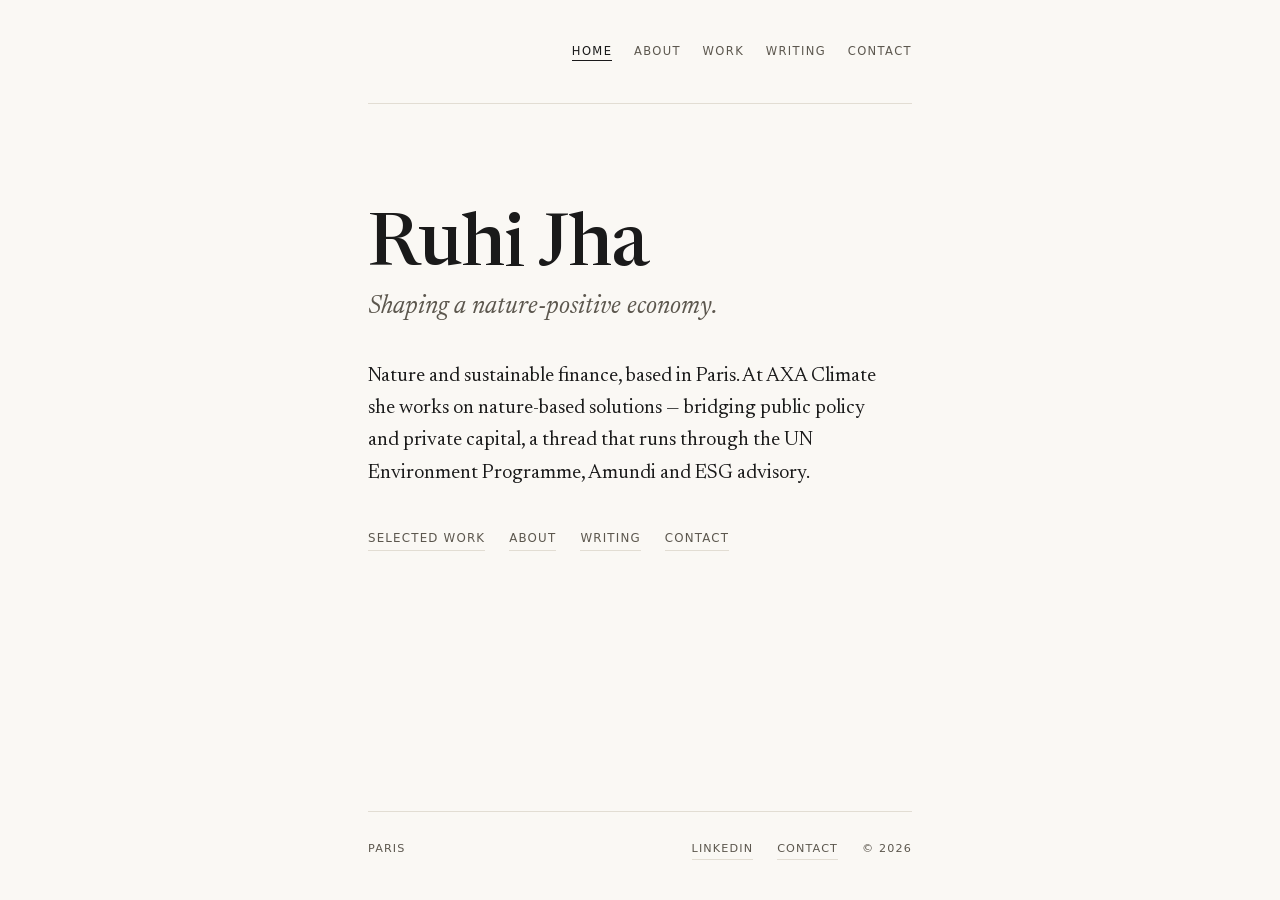
==== index.html @ c3ef9644 "Initial site: ruhijha.com — editorial-serif static site Five pages (home, about, work, writing, cont" ====
<!DOCTYPE html>
<html lang="en">
<head>
  <meta charset="utf-8">
  <meta name="viewport" content="width=device-width, initial-scale=1">
  <title>Ruhi Jha — Nature &amp; sustainable finance</title>
  <meta name="description" content="Ruhi Jha works in nature and sustainable finance in Paris — nature-based solutions at AXA Climate, with a background spanning the UN Environment Programme, Amundi and ESG advisory.">
  <meta property="og:title" content="Ruhi Jha — Nature &amp; sustainable finance">
  <meta property="og:description" content="Nature and sustainable finance in Paris. Nature-based solutions at AXA Climate; background across UNEP, Amundi and ESG advisory.">
  <meta property="og:type" content="website">
  <meta property="og:url" content="https://ruhijha.com/">
  <link rel="icon" href="data:image/svg+xml,<svg xmlns='http://www.w3.org/2000/svg' viewBox='0 0 32 32'><rect width='32' height='32' fill='%23faf8f4'/><text x='16' y='23' font-family='Georgia,serif' font-size='21' text-anchor='middle' fill='%231a1a1a'>R</text></svg>">
  <link rel="preload" href="fonts/newsreader-400-normal-latin.woff2" as="font" type="font/woff2" crossorigin>
  <link rel="stylesheet" href="styles.css">
</head>
<body class="home">
  <a class="skip" href="#main">Skip to content</a>
  <div class="wrap page">
    <header class="masthead">
      <a class="wordmark" href="index.html">Ruhi Jha</a>
      <nav class="nav" aria-label="Primary">
        <ul>
          <li><a href="index.html" aria-current="page">Home</a></li>
          <li><a href="about.html">About</a></li>
          <li><a href="work.html">Work</a></li>
          <li><a href="writing.html">Writing</a></li>
          <li><a href="contact.html">Contact</a></li>
        </ul>
      </nav>
    </header>

    <main id="main">
      <section class="hero">
        <h1 class="name">Ruhi Jha</h1>
        <p class="tagline">Shaping a nature-positive economy.</p>
        <div class="intro">
          <p>Nature and sustainable finance, based in Paris. At AXA Climate she
          works on nature-based solutions — bridging public policy and private
          capital, a thread that runs through the UN Environment Programme,
          Amundi and ESG advisory.</p>
        </div>
        <div class="quietlinks">
          <a href="work.html">Selected work</a>
          <a href="about.html">About</a>
          <a href="writing.html">Writing</a>
          <a href="contact.html">Contact</a>
        </div>
      </section>
    </main>

    <footer class="foot">
      <span>Paris</span>
      <span class="spacer"></span>
      <a href="https://www.linkedin.com/in/ruhijha" rel="me noopener" target="_blank">LinkedIn</a>
      <a href="contact.html">Contact</a>
      <span>© 2026</span>
    </footer>
  </div>
</body>
</html>
---- styles.css ----
/* =========================================================
   ruhijha.com — editorial serif ("the journal")
   Single stylesheet. Near-monochrome, generous whitespace.
   ========================================================= */

/* ---- Self-hosted Newsreader (variable, weight 400–600) ---- */
@font-face {
  font-family: "Newsreader";
  src: url("fonts/newsreader-400-normal-latin.woff2") format("woff2");
  font-weight: 400 600;
  font-style: normal;
  font-display: swap;
  unicode-range: U+0000-00FF,U+0131,U+0152-0153,U+02BB-02BC,U+02C6,U+02DA,U+02DC,U+0304,U+0308,U+0329,U+2000-206F,U+2074,U+20AC,U+2122,U+2191,U+2193,U+2212,U+2215,U+FEFF,U+FFFD;
}
@font-face {
  font-family: "Newsreader";
  src: url("fonts/newsreader-400-normal-latin-ext.woff2") format("woff2");
  font-weight: 400 600;
  font-style: normal;
  font-display: swap;
  unicode-range: U+0100-02BA,U+02BD-02C5,U+02C7-02CC,U+02CE-02D7,U+02DD-02FF,U+0304,U+0308,U+0329,U+1D00-1DBF,U+1E00-1E9F,U+1EF2-1EFF,U+2020,U+20A0-20AB,U+20AD-20C0,U+2113,U+2C60-2C7F,U+A720-A7FF;
}
@font-face {
  font-family: "Newsreader";
  src: url("fonts/newsreader-400-italic-latin.woff2") format("woff2");
  font-weight: 400 600;
  font-style: italic;
  font-display: swap;
  unicode-range: U+0000-00FF,U+0131,U+0152-0153,U+02BB-02BC,U+02C6,U+02DA,U+02DC,U+0304,U+0308,U+0329,U+2000-206F,U+2074,U+20AC,U+2122,U+2191,U+2193,U+2212,U+2215,U+FEFF,U+FFFD;
}
@font-face {
  font-family: "Newsreader";
  src: url("fonts/newsreader-400-italic-latin-ext.woff2") format("woff2");
  font-weight: 400 600;
  font-style: italic;
  font-display: swap;
  unicode-range: U+0100-02BA,U+02BD-02C5,U+02C7-02CC,U+02CE-02D7,U+02DD-02FF,U+0304,U+0308,U+0329,U+1D00-1DBF,U+1E00-1E9F,U+1EF2-1EFF,U+2020,U+20A0-20AB,U+20AD-20C0,U+2113,U+2C60-2C7F,U+A720-A7FF;
}

/* ---- Tokens ---- */
:root {
  --paper:    #faf8f4;
  --ink:      #1a1a1a;
  --ink-soft: #5c574e;   /* secondary text */
  --hairline: #e2ddd3;
  --accent:   #3b5d4f;   /* muted ink-green, links on hover */

  --serif: "Newsreader", Georgia, "Times New Roman", serif;
  --sans:  ui-sans-serif, system-ui, -apple-system, "Segoe UI", Helvetica, Arial, sans-serif;

  --measure: 40rem;      /* reading column ~640px */
  --pad: clamp(1.5rem, 5vw, 3rem);
}

/* ---- Reset-ish ---- */
*, *::before, *::after { box-sizing: border-box; }
html { -webkit-text-size-adjust: 100%; }
body {
  margin: 0;
  background: var(--paper);
  color: var(--ink);
  font-family: var(--serif);
  font-size: clamp(1.0625rem, 0.95rem + 0.4vw, 1.1875rem); /* ~17–19px */
  font-weight: 400;
  line-height: 1.62;
  font-feature-settings: "kern" 1, "liga" 1, "onum" 1;
  -webkit-font-smoothing: antialiased;
  text-rendering: optimizeLegibility;
}
img { max-width: 100%; height: auto; }

/* ---- Layout shell ---- */
.wrap {
  width: 100%;
  max-width: var(--measure);
  margin-inline: auto;
  padding-inline: var(--pad);
}
.page { min-height: 100vh; display: flex; flex-direction: column; }
main { flex: 1 0 auto; }

/* ---- Masthead ---- */
.masthead {
  display: flex;
  align-items: baseline;
  justify-content: space-between;
  gap: 1rem 1.5rem;
  flex-wrap: wrap;
  padding-block: clamp(1.5rem, 4vw, 2.25rem);
  border-bottom: 1px solid var(--hairline);
}
.wordmark {
  font-size: 1.0625rem;
  font-weight: 560;
  letter-spacing: 0.01em;
  color: var(--ink);
  text-decoration: none;
}
.wordmark:hover { color: var(--accent); }
body.home .wordmark { visibility: hidden; }  /* home leads with the big name */

/* ---- Nav ---- */
.nav ul {
  display: flex;
  flex-wrap: wrap;
  gap: 0.35rem 1.35rem;
  margin: 0; padding: 0;
  list-style: none;
}
.nav a {
  font-family: var(--sans);
  font-size: 0.72rem;
  letter-spacing: 0.12em;
  text-transform: uppercase;
  color: var(--ink-soft);
  text-decoration: none;
  padding-block: 0.15rem;
  border-bottom: 1px solid transparent;
  transition: color 120ms ease, border-color 120ms ease;
}
.nav a:hover { color: var(--ink); }
.nav a[aria-current="page"] {
  color: var(--ink);
  border-bottom-color: var(--ink);
}

/* ---- Typography ---- */
h1, h2, h3 { font-weight: 500; line-height: 1.12; margin: 0; }
a { color: var(--ink); text-decoration: underline; text-decoration-thickness: 1px; text-underline-offset: 0.18em; text-decoration-color: var(--hairline); transition: color 120ms ease, text-decoration-color 120ms ease; }
a:hover { color: var(--accent); text-decoration-color: var(--accent); }
p { margin: 0 0 1.1em; max-width: 34rem; }
em, i { font-style: italic; }

/* small uppercase label */
.label {
  font-family: var(--sans);
  font-size: 0.7rem;
  letter-spacing: 0.14em;
  text-transform: uppercase;
  color: var(--ink-soft);
}

/* ---- Home hero ---- */
.hero { padding-block: clamp(3rem, 12vh, 7rem) 0; }
.hero .name {
  font-size: clamp(2.7rem, 1.6rem + 5vw, 4.5rem);
  font-weight: 500;
  letter-spacing: -0.012em;
  line-height: 1.0;
  margin-bottom: 0.5rem;
}
.hero .tagline {
  font-style: italic;
  font-size: clamp(1.2rem, 1rem + 1vw, 1.6rem);
  color: var(--ink-soft);
  line-height: 1.25;
  margin: 0 0 2.25rem;
  max-width: 28rem;
}
.hero .intro { font-size: 1.05em; }
.hero .intro p { max-width: 33rem; }

/* quiet inline link row */
.quietlinks {
  margin-top: 2.5rem;
  display: flex; flex-wrap: wrap; gap: 0.5rem 1.5rem;
  font-family: var(--sans); font-size: 0.74rem; letter-spacing: 0.1em; text-transform: uppercase;
}
.quietlinks a { color: var(--ink-soft); text-decoration: none; border-bottom: 1px solid var(--hairline); padding-bottom: 0.1rem; }
.quietlinks a:hover { color: var(--ink); border-color: var(--ink); }

/* ---- Inner page header ---- */
.page-head { padding-block: clamp(2.5rem, 8vh, 5rem) 0; }
.page-head h1 {
  font-size: clamp(1.9rem, 1.3rem + 2.4vw, 2.9rem);
  letter-spacing: -0.01em;
  margin-bottom: 0.4rem;
}
.page-head .lede {
  font-style: italic;
  color: var(--ink-soft);
  font-size: 1.1em;
  max-width: 30rem;
  margin: 0;
}

/* ---- Generic section ---- */
section.block { padding-block: clamp(2.5rem, 6vh, 3.75rem); }
section.block + section.block { border-top: 1px solid var(--hairline); }
.block > .label { display: block; margin-bottom: 1.75rem; }

/* ---- Work / experience list ---- */
.entries { display: flex; flex-direction: column; }
.entry {
  padding-block: 1.5rem;
  border-top: 1px solid var(--hairline);
}
.entry:first-child { border-top: 0; padding-top: 0; }
.entry .period {
  font-family: var(--sans);
  font-size: 0.7rem; letter-spacing: 0.12em; text-transform: uppercase;
  color: var(--ink-soft);
  margin-bottom: 0.4rem;
}
.entry h2 {
  font-size: 1.3rem;
  letter-spacing: -0.005em;
  margin-bottom: 0.1rem;
}
.entry h2 .org { font-style: italic; font-weight: 400; color: var(--ink-soft); }
.entry p { margin: 0.45rem 0 0; color: var(--ink); max-width: 36rem; }

/* ---- Definition-style lists (education, languages) ---- */
.deflist { margin: 0; }
.deflist .row { padding-block: 1.1rem; border-top: 1px solid var(--hairline); }
.deflist .row:first-child { border-top: 0; padding-top: 0; }
.deflist dt { font-size: 1.12rem; font-weight: 500; margin-bottom: 0.15rem; }
.deflist dd { margin: 0; color: var(--ink-soft); }
.deflist dd .meta { font-family: var(--sans); font-size: 0.7rem; letter-spacing: 0.12em; text-transform: uppercase; display: block; margin-bottom: 0.25rem; color: var(--ink-soft); }

/* ---- Writing list ---- */
.pieces { list-style: none; margin: 0; padding: 0; }
.pieces li { padding-block: 1.25rem; border-top: 1px solid var(--hairline); }
.pieces li:first-child { border-top: 0; padding-top: 0; }
.pieces .title { font-size: 1.18rem; font-weight: 500; display: block; }
.pieces .title a { text-decoration-color: var(--hairline); }
.pieces .where { font-style: italic; color: var(--ink-soft); }
.pieces .note { margin: 0.35rem 0 0; color: var(--ink-soft); font-size: 0.96em; }

/* ---- Contact ---- */
.contact-lines { margin: 0; }
.contact-lines .row { padding-block: 1.1rem; border-top: 1px solid var(--hairline); display: flex; flex-wrap: wrap; gap: 0.2rem 1.5rem; align-items: baseline; }
.contact-lines .row:first-child { border-top: 0; padding-top: 0; }
.contact-lines .k { font-family: var(--sans); font-size: 0.7rem; letter-spacing: 0.12em; text-transform: uppercase; color: var(--ink-soft); min-width: 6rem; }
.contact-lines .v { font-size: 1.12rem; }

/* ---- Footer ---- */
.foot {
  margin-top: clamp(3rem, 8vh, 5rem);
  padding-block: 1.75rem 2.5rem;
  border-top: 1px solid var(--hairline);
  display: flex; flex-wrap: wrap; gap: 0.4rem 1.5rem;
  font-family: var(--sans); font-size: 0.7rem; letter-spacing: 0.1em; text-transform: uppercase;
  color: var(--ink-soft);
}
.foot a { color: var(--ink-soft); text-decoration: none; border-bottom: 1px solid var(--hairline); padding-bottom: 0.08rem; }
.foot a:hover { color: var(--ink); border-color: var(--ink); }
.foot .spacer { flex: 1 1 auto; }

/* ---- 404 ---- */
.center-note { padding-block: clamp(4rem, 18vh, 9rem); }
.center-note h1 { font-size: clamp(2rem, 5vw, 3rem); margin-bottom: 0.5rem; }
.center-note p { color: var(--ink-soft); }

/* ---- Accessibility ---- */
:focus-visible { outline: 2px solid var(--accent); outline-offset: 3px; border-radius: 1px; }
.skip {
  position: absolute; left: -999px; top: 0;
  background: var(--ink); color: var(--paper); padding: 0.6rem 1rem;
  font-family: var(--sans); font-size: 0.8rem; text-decoration: none; z-index: 10;
}
.skip:focus { left: 0.5rem; top: 0.5rem; }

/* ---- Mobile ---- */
@media (max-width: 34rem) {
  html, body { overflow-x: hidden; }
  .masthead { align-items: flex-start; gap: 0.75rem 1rem; }
  body.home .wordmark { display: none; }   /* reclaim the row on home */
  .nav { flex: 1 1 100%; }                 /* nav drops to its own full-width row */
  .nav ul { gap: 0.5rem 1.05rem; }
  .nav a { letter-spacing: 0.09em; }
}

@media (prefers-reduced-motion: reduce) {
  * { transition: none !important; }
}
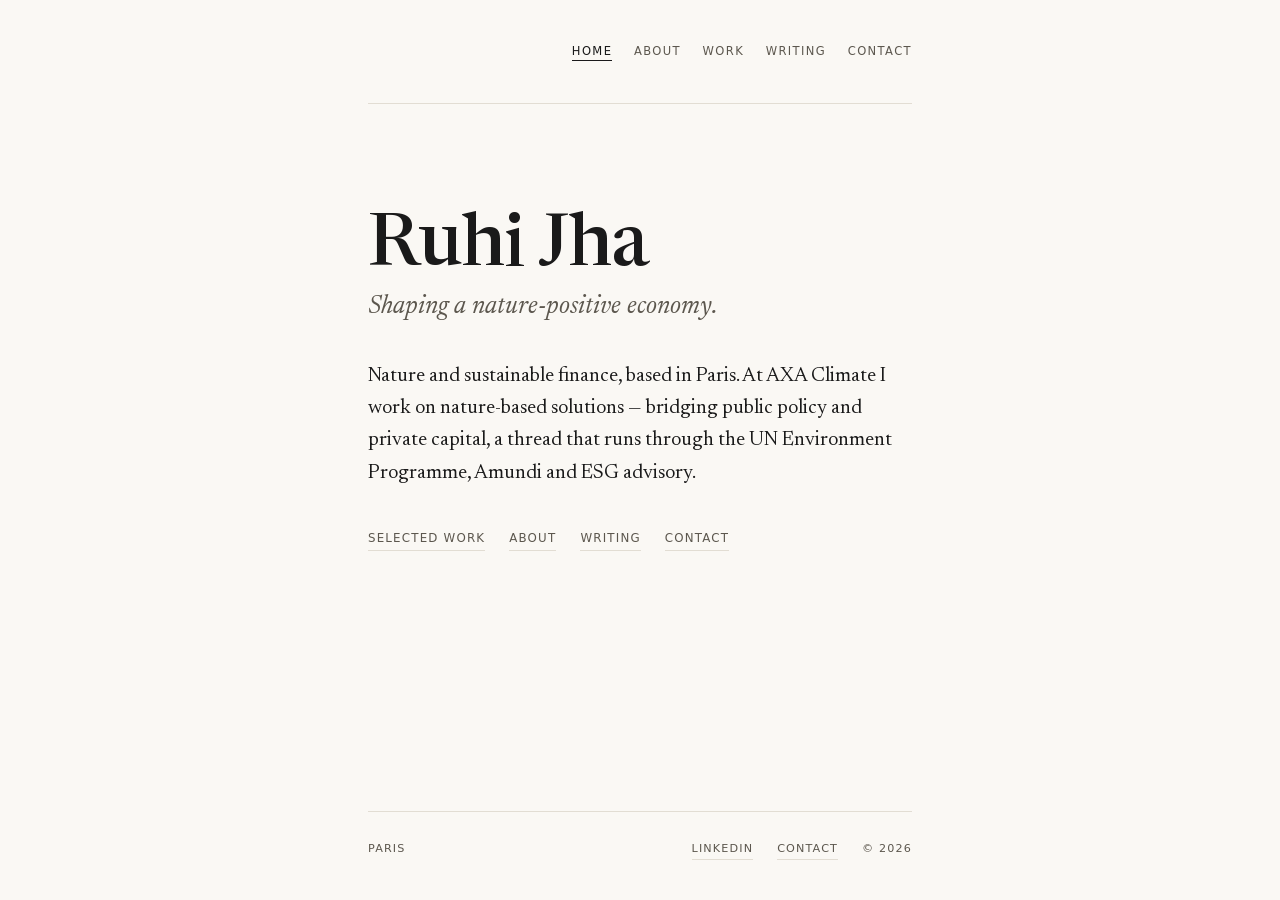
==== commit 75a9e541: "Switch site copy to first person (Home + About) Home hero intro and meta description, and all three " ====
--- a/index.html
+++ b/index.html
@@ -4,7 +4,7 @@
   <meta charset="utf-8">
   <meta name="viewport" content="width=device-width, initial-scale=1">
   <title>Ruhi Jha — Nature &amp; sustainable finance</title>
-  <meta name="description" content="Ruhi Jha works in nature and sustainable finance in Paris — nature-based solutions at AXA Climate, with a background spanning the UN Environment Programme, Amundi and ESG advisory.">
+  <meta name="description" content="I work in nature and sustainable finance in Paris — nature-based solutions at AXA Climate, with a background spanning the UN Environment Programme, Amundi and ESG advisory.">
   <meta property="og:title" content="Ruhi Jha — Nature &amp; sustainable finance">
   <meta property="og:description" content="Nature and sustainable finance in Paris. Nature-based solutions at AXA Climate; background across UNEP, Amundi and ESG advisory.">
   <meta property="og:type" content="website">
@@ -34,8 +34,8 @@
         <h1 class="name">Ruhi Jha</h1>
         <p class="tagline">Shaping a nature-positive economy.</p>
         <div class="intro">
-          <p>Nature and sustainable finance, based in Paris. At AXA Climate she
-          works on nature-based solutions — bridging public policy and private
+          <p>Nature and sustainable finance, based in Paris. At AXA Climate I
+          work on nature-based solutions — bridging public policy and private
           capital, a thread that runs through the UN Environment Programme,
           Amundi and ESG advisory.</p>
         </div>
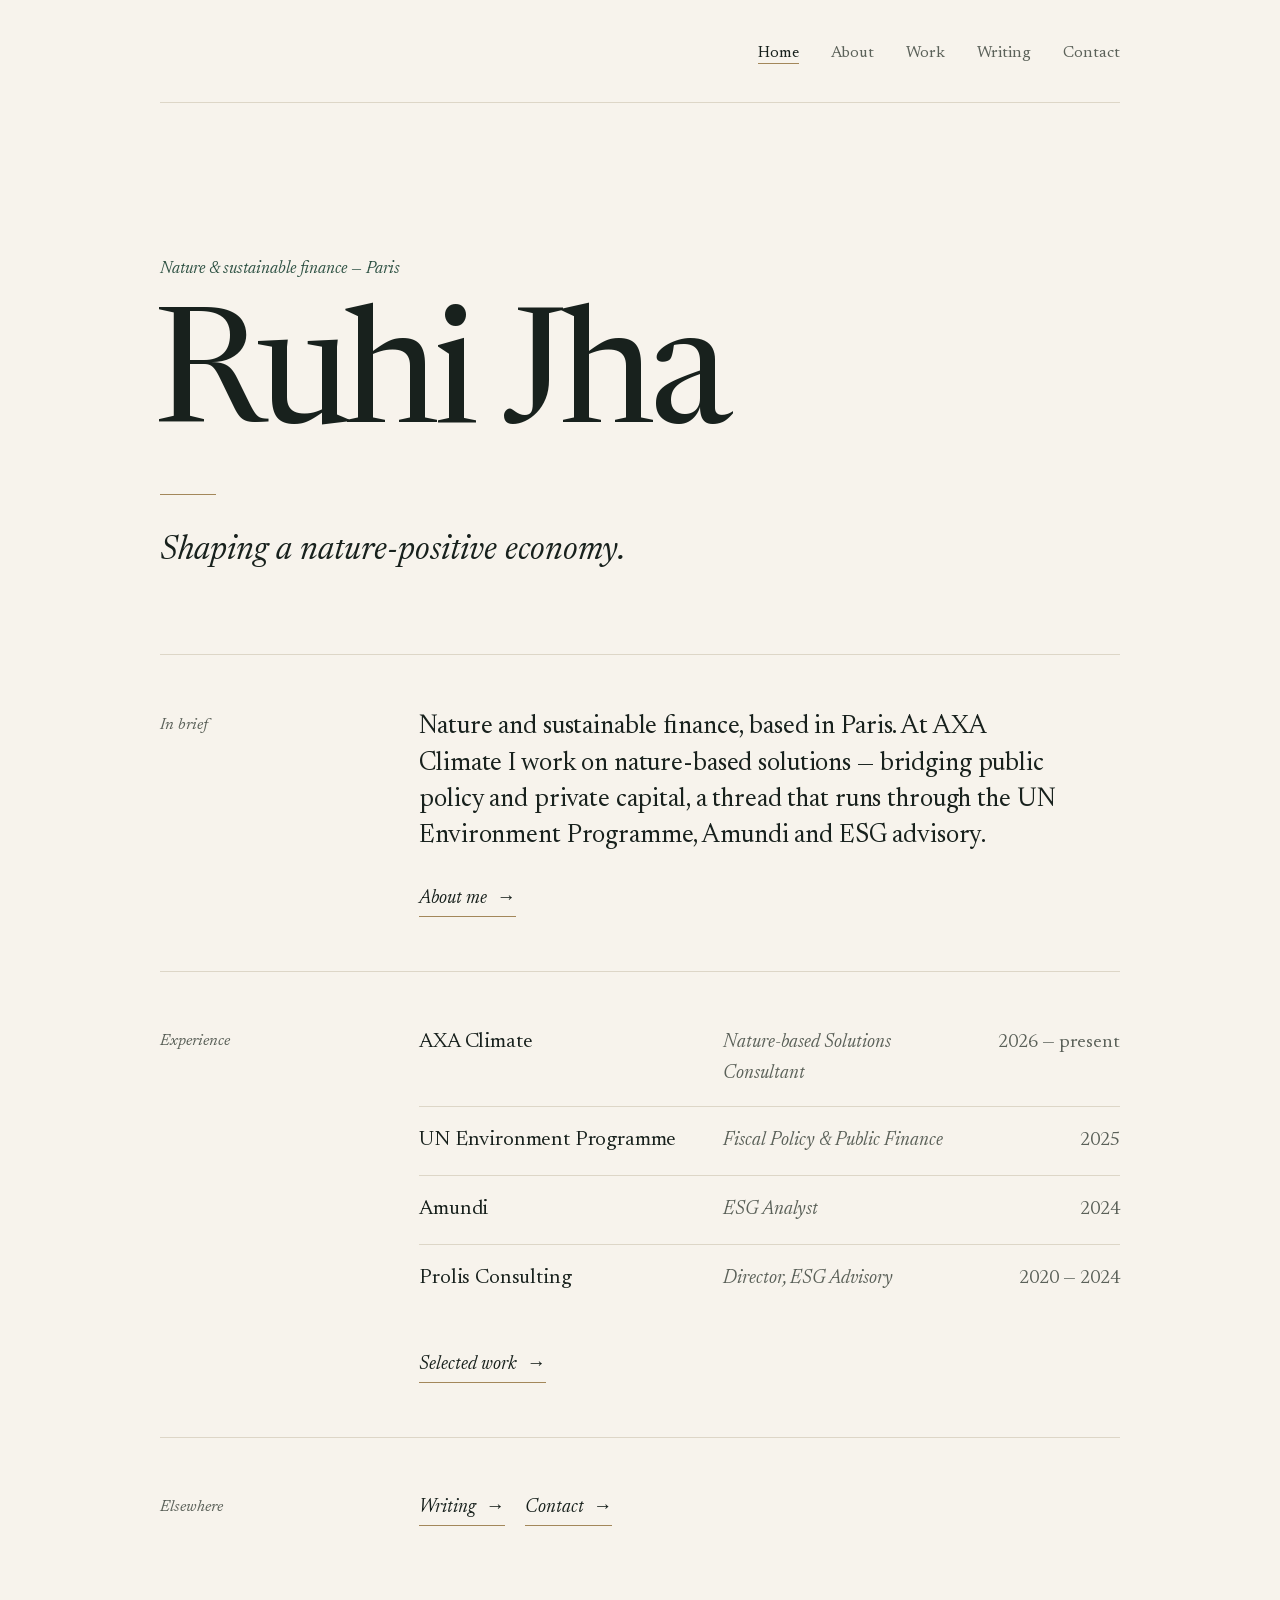
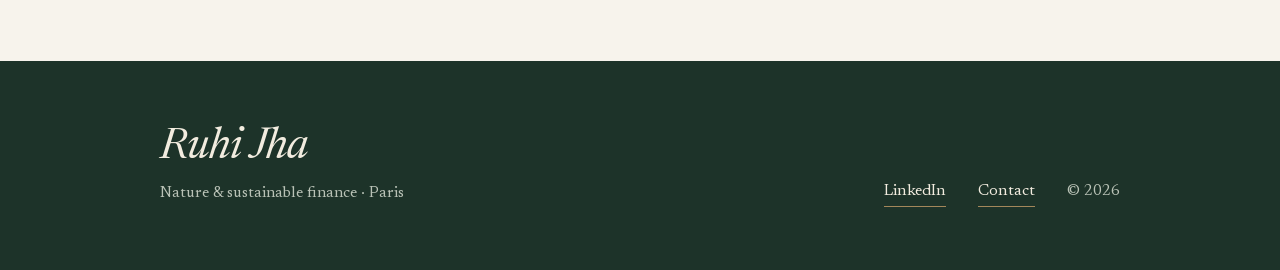
==== commit e10246b7: "Redesign: ivory, forest and brass editorial layout Wider frame with label rail, display-scale Newsre" ====
--- a/index.html
+++ b/index.html
@@ -9,14 +9,16 @@
   <meta property="og:description" content="Nature and sustainable finance in Paris. Nature-based solutions at AXA Climate; background across UNEP, Amundi and ESG advisory.">
   <meta property="og:type" content="website">
   <meta property="og:url" content="https://ruhijha.com/">
-  <link rel="icon" href="data:image/svg+xml,<svg xmlns='http://www.w3.org/2000/svg' viewBox='0 0 32 32'><rect width='32' height='32' fill='%23faf8f4'/><text x='16' y='23' font-family='Georgia,serif' font-size='21' text-anchor='middle' fill='%231a1a1a'>R</text></svg>">
+  <meta name="theme-color" content="#f7f3ec">
+  <link rel="icon" href="data:image/svg+xml,<svg xmlns='http://www.w3.org/2000/svg' viewBox='0 0 32 32'><rect width='32' height='32' fill='%231d3329'/><text x='16' y='23' font-family='Georgia,serif' font-style='italic' font-size='21' text-anchor='middle' fill='%23f2ecdf'>R</text></svg>">
   <link rel="preload" href="fonts/newsreader-400-normal-latin.woff2" as="font" type="font/woff2" crossorigin>
   <link rel="stylesheet" href="styles.css">
 </head>
 <body class="home">
   <a class="skip" href="#main">Skip to content</a>
-  <div class="wrap page">
-    <header class="masthead">
+
+  <header class="masthead">
+    <div class="frame">
       <a class="wordmark" href="index.html">Ruhi Jha</a>
       <nav class="nav" aria-label="Primary">
         <ul>
@@ -27,34 +29,77 @@
           <li><a href="contact.html">Contact</a></li>
         </ul>
       </nav>
-    </header>
+    </div>
+  </header>
 
-    <main id="main">
-      <section class="hero">
-        <h1 class="name">Ruhi Jha</h1>
-        <p class="tagline">Shaping a nature-positive economy.</p>
-        <div class="intro">
-          <p>Nature and sustainable finance, based in Paris. At AXA Climate I
-          work on nature-based solutions — bridging public policy and private
-          capital, a thread that runs through the UN Environment Programme,
-          Amundi and ESG advisory.</p>
-        </div>
-        <div class="quietlinks">
-          <a href="work.html">Selected work</a>
-          <a href="about.html">About</a>
-          <a href="writing.html">Writing</a>
-          <a href="contact.html">Contact</a>
-        </div>
-      </section>
-    </main>
+  <main id="main" class="frame">
+    <section class="hero">
+      <p class="eyebrow">Nature &amp; sustainable finance — Paris</p>
+      <h1 class="name">Ruhi Jha</h1>
+      <hr class="rule">
+      <p class="tagline">Shaping a nature-positive economy.</p>
+    </section>
 
-    <footer class="foot">
-      <span>Paris</span>
-      <span class="spacer"></span>
-      <a href="https://www.linkedin.com/in/ruhijha" rel="me noopener" target="_blank">LinkedIn</a>
-      <a href="contact.html">Contact</a>
-      <span>© 2026</span>
-    </footer>
-  </div>
+    <section class="block">
+      <span class="label">In brief</span>
+      <div class="body">
+        <p class="lead">Nature and sustainable finance, based in Paris. At AXA
+        Climate I work on nature-based solutions — bridging public policy and
+        private capital, a thread that runs through the UN Environment
+        Programme, Amundi and ESG advisory.</p>
+        <p><a class="more" href="about.html">About me</a></p>
+      </div>
+    </section>
+
+    <section class="block">
+      <span class="label">Experience</span>
+      <div class="body">
+        <ul class="ledger">
+          <li>
+            <span class="org">AXA Climate</span>
+            <span class="role">Nature-based Solutions Consultant</span>
+            <span class="when">2026 — present</span>
+          </li>
+          <li>
+            <span class="org">UN Environment Programme</span>
+            <span class="role">Fiscal Policy &amp; Public Finance</span>
+            <span class="when">2025</span>
+          </li>
+          <li>
+            <span class="org">Amundi</span>
+            <span class="role">ESG Analyst</span>
+            <span class="when">2024</span>
+          </li>
+          <li>
+            <span class="org">Prolis Consulting</span>
+            <span class="role">Director, ESG Advisory</span>
+            <span class="when">2020 — 2024</span>
+          </li>
+        </ul>
+        <p><a class="more" href="work.html">Selected work</a></p>
+      </div>
+    </section>
+
+    <section class="block">
+      <span class="label">Elsewhere</span>
+      <div class="body">
+        <p><a class="more" href="writing.html">Writing</a> &nbsp;&nbsp;&nbsp; <a class="more" href="contact.html">Contact</a></p>
+      </div>
+    </section>
+  </main>
+
+  <footer class="colophon">
+    <div class="frame">
+      <div>
+        <p class="sign">Ruhi Jha</p>
+        <p class="place">Nature &amp; sustainable finance · Paris</p>
+      </div>
+      <nav aria-label="Footer">
+        <a href="https://www.linkedin.com/in/ruhijha" rel="me noopener" target="_blank">LinkedIn</a>
+        <a href="contact.html">Contact</a>
+        <span class="year">© 2026</span>
+      </nav>
+    </div>
+  </footer>
 </body>
 </html>
--- a/styles.css
+++ b/styles.css
@@ -1,6 +1,7 @@
 /* =========================================================
-   ruhijha.com — editorial serif ("the journal")
-   Single stylesheet. Near-monochrome, generous whitespace.
+   ruhijha.com — ivory, forest & brass
+   Single stylesheet. Wide editorial frame, display serif,
+   hairline rules, one deep-green closing band.
    ========================================================= */
 
 /* ---- Self-hosted Newsreader (variable, weight 400–600) ---- */
@@ -39,17 +40,22 @@
 
 /* ---- Tokens ---- */
 :root {
-  --paper:    #faf8f4;
-  --ink:      #1a1a1a;
-  --ink-soft: #5c574e;   /* secondary text */
-  --hairline: #e2ddd3;
-  --accent:   #3b5d4f;   /* muted ink-green, links on hover */
-
-  --serif: "Newsreader", Georgia, "Times New Roman", serif;
+  --paper:    #f7f3ec;   /* warm ivory */
+  --ink:      #18211d;   /* green-black */
+  --ink-soft: #5b6159;   /* secondary text */
+  --hairline: #ddd6c7;
+  --forest:   #1d3329;   /* closing band */
+  --accent:   #2f5244;   /* links on hover, eyebrow */
+  --brass:    #a3875a;   /* rules and small ornaments only */
+  --ivory:    #f2ecdf;   /* text on forest */
+
+  --serif: "Newsreader", "Iowan Old Style", Georgia, "Times New Roman", serif;
   --sans:  ui-sans-serif, system-ui, -apple-system, "Segoe UI", Helvetica, Arial, sans-serif;
 
-  --measure: 40rem;      /* reading column ~640px */
-  --pad: clamp(1.5rem, 5vw, 3rem);
+  --frame: 68rem;                       /* outer frame */
+  --measure: 36rem;                     /* reading column */
+  --rail: 13rem;                        /* left label column */
+  --pad: clamp(1.5rem, 5vw, 4rem);
 }
 
 /* ---- Reset-ish ---- */
@@ -57,42 +63,51 @@
 html { -webkit-text-size-adjust: 100%; }
 body {
   margin: 0;
+  min-height: 100vh;
+  display: flex;
+  flex-direction: column;
   background: var(--paper);
   color: var(--ink);
   font-family: var(--serif);
-  font-size: clamp(1.0625rem, 0.95rem + 0.4vw, 1.1875rem); /* ~17–19px */
+  font-size: clamp(1.0625rem, 0.97rem + 0.35vw, 1.1875rem); /* ~17–19px */
   font-weight: 400;
-  line-height: 1.62;
+  line-height: 1.65;
   font-feature-settings: "kern" 1, "liga" 1, "onum" 1;
   -webkit-font-smoothing: antialiased;
   text-rendering: optimizeLegibility;
 }
 img { max-width: 100%; height: auto; }
+::selection { background: var(--forest); color: var(--ivory); }
 
 /* ---- Layout shell ---- */
-.wrap {
+.frame {
   width: 100%;
-  max-width: var(--measure);
+  max-width: var(--frame);
   margin-inline: auto;
   padding-inline: var(--pad);
 }
-.page { min-height: 100vh; display: flex; flex-direction: column; }
 main { flex: 1 0 auto; }
 
 /* ---- Masthead ---- */
-.masthead {
+.masthead .frame {
   display: flex;
   align-items: baseline;
   justify-content: space-between;
-  gap: 1rem 1.5rem;
+  gap: 0.75rem 2rem;
   flex-wrap: wrap;
-  padding-block: clamp(1.5rem, 4vw, 2.25rem);
-  border-bottom: 1px solid var(--hairline);
+  padding-block: clamp(1.5rem, 3.5vw, 2.25rem);
+}
+.masthead .frame::after {            /* hairline that stays inside the frame */
+  content: "";
+  flex: 1 1 100%;
+  height: 1px;
+  background: var(--hairline);
+  margin-top: clamp(0.75rem, 2vw, 1.25rem);
 }
 .wordmark {
-  font-size: 1.0625rem;
-  font-weight: 560;
-  letter-spacing: 0.01em;
+  font-size: 1.3rem;
+  font-style: italic;
+  letter-spacing: 0.005em;
   color: var(--ink);
   text-decoration: none;
 }
@@ -103,154 +118,227 @@
 .nav ul {
   display: flex;
   flex-wrap: wrap;
-  gap: 0.35rem 1.35rem;
+  gap: 0.35rem clamp(1.1rem, 2.5vw, 2.25rem);
   margin: 0; padding: 0;
   list-style: none;
 }
 .nav a {
-  font-family: var(--sans);
-  font-size: 0.72rem;
-  letter-spacing: 0.12em;
-  text-transform: uppercase;
+  position: relative;
+  font-size: 1rem;
   color: var(--ink-soft);
   text-decoration: none;
-  padding-block: 0.15rem;
-  border-bottom: 1px solid transparent;
-  transition: color 120ms ease, border-color 120ms ease;
+  padding-block: 0.2rem;
+  transition: color 160ms ease;
+}
+.nav a::after {
+  content: "";
+  position: absolute;
+  left: 0; right: 0; bottom: 0;
+  height: 1px;
+  background: var(--brass);
+  transform: scaleX(0);
+  transform-origin: left;
+  transition: transform 240ms ease;
 }
 .nav a:hover { color: var(--ink); }
-.nav a[aria-current="page"] {
+.nav a:hover::after,
+.nav a[aria-current="page"]::after { transform: scaleX(1); }
+.nav a[aria-current="page"] { color: var(--ink); }
+
+/* ---- Typography ---- */
+h1, h2, h3 { font-weight: 400; line-height: 1.1; margin: 0; }
+a {
   color: var(--ink);
-  border-bottom-color: var(--ink);
-}
-
-/* ---- Typography ---- */
-h1, h2, h3 { font-weight: 500; line-height: 1.12; margin: 0; }
-a { color: var(--ink); text-decoration: underline; text-decoration-thickness: 1px; text-underline-offset: 0.18em; text-decoration-color: var(--hairline); transition: color 120ms ease, text-decoration-color 120ms ease; }
+  text-decoration: underline;
+  text-decoration-thickness: 1px;
+  text-underline-offset: 0.2em;
+  text-decoration-color: var(--brass);
+  transition: color 160ms ease, text-decoration-color 160ms ease;
+}
 a:hover { color: var(--accent); text-decoration-color: var(--accent); }
-p { margin: 0 0 1.1em; max-width: 34rem; }
+p { margin: 0 0 1.1em; max-width: var(--measure); }
 em, i { font-style: italic; }
 
-/* small uppercase label */
+/* quiet section label (left rail) */
 .label {
-  font-family: var(--sans);
-  font-size: 0.7rem;
-  letter-spacing: 0.14em;
-  text-transform: uppercase;
+  font-style: italic;
+  font-size: 1rem;
   color: var(--ink-soft);
 }
 
+/* short brass rule */
+.rule {
+  display: block;
+  width: 3.5rem;
+  height: 1px;
+  border: 0;
+  margin: 0;
+  background: var(--brass);
+}
+
+/* arrow link */
+.more {
+  display: inline-flex;
+  align-items: baseline;
+  gap: 0.5em;
+  font-style: italic;
+  text-decoration: none;
+  border-bottom: 1px solid var(--brass);
+  padding-bottom: 0.1rem;
+}
+.more::after { content: "→"; font-style: normal; transition: transform 200ms ease; }
+.more:hover { border-color: var(--accent); }
+.more:hover::after { transform: translateX(0.25em); }
+
 /* ---- Home hero ---- */
-.hero { padding-block: clamp(3rem, 12vh, 7rem) 0; }
+.hero { padding-block: clamp(3.5rem, 13vh, 8rem) clamp(3rem, 9vh, 6rem); }
+.eyebrow {
+  font-style: italic;
+  font-size: 1.05rem;
+  color: var(--accent);
+  margin: 0 0 clamp(1.25rem, 3vh, 2rem);
+  max-width: none;
+}
 .hero .name {
-  font-size: clamp(2.7rem, 1.6rem + 5vw, 4.5rem);
-  font-weight: 500;
-  letter-spacing: -0.012em;
-  line-height: 1.0;
-  margin-bottom: 0.5rem;
+  font-size: clamp(3.75rem, 1.5rem + 11vw, 10rem);
+  font-weight: 400;
+  letter-spacing: -0.035em;
+  line-height: 0.92;
+  margin: 0 0 clamp(1.5rem, 4vh, 2.5rem) -0.04em;
 }
 .hero .tagline {
   font-style: italic;
-  font-size: clamp(1.2rem, 1rem + 1vw, 1.6rem);
-  color: var(--ink-soft);
+  font-size: clamp(1.35rem, 1rem + 1.6vw, 2.1rem);
   line-height: 1.25;
-  margin: 0 0 2.25rem;
-  max-width: 28rem;
-}
-.hero .intro { font-size: 1.05em; }
-.hero .intro p { max-width: 33rem; }
-
-/* quiet inline link row */
-.quietlinks {
-  margin-top: 2.5rem;
-  display: flex; flex-wrap: wrap; gap: 0.5rem 1.5rem;
-  font-family: var(--sans); font-size: 0.74rem; letter-spacing: 0.1em; text-transform: uppercase;
-}
-.quietlinks a { color: var(--ink-soft); text-decoration: none; border-bottom: 1px solid var(--hairline); padding-bottom: 0.1rem; }
-.quietlinks a:hover { color: var(--ink); border-color: var(--ink); }
+  color: var(--ink);
+  margin: clamp(1.5rem, 4vh, 2.5rem) 0 0;
+  max-width: 30rem;
+}
 
 /* ---- Inner page header ---- */
-.page-head { padding-block: clamp(2.5rem, 8vh, 5rem) 0; }
+.page-head { padding-block: clamp(3rem, 10vh, 6.5rem) clamp(2.5rem, 7vh, 4.5rem); }
 .page-head h1 {
-  font-size: clamp(1.9rem, 1.3rem + 2.4vw, 2.9rem);
-  letter-spacing: -0.01em;
-  margin-bottom: 0.4rem;
+  font-size: clamp(2.9rem, 1.6rem + 5.5vw, 5.75rem);
+  letter-spacing: -0.03em;
+  line-height: 0.98;
+  margin: 0 0 clamp(1.25rem, 3vh, 2rem) -0.03em;
 }
 .page-head .lede {
   font-style: italic;
-  color: var(--ink-soft);
-  font-size: 1.1em;
+  font-size: clamp(1.2rem, 1rem + 0.9vw, 1.6rem);
+  line-height: 1.3;
   max-width: 30rem;
-  margin: 0;
-}
-
-/* ---- Generic section ---- */
-section.block { padding-block: clamp(2.5rem, 6vh, 3.75rem); }
-section.block + section.block { border-top: 1px solid var(--hairline); }
-.block > .label { display: block; margin-bottom: 1.75rem; }
+  margin: clamp(1.25rem, 3vh, 2rem) 0 0;
+}
+
+/* ---- Section: label rail + content ---- */
+section.block {
+  display: grid;
+  grid-template-columns: var(--rail) minmax(0, 1fr);
+  column-gap: clamp(1.5rem, 4vw, 4rem);
+  padding-block: clamp(2.5rem, 6vh, 4rem);
+  border-top: 1px solid var(--hairline);
+}
+section.block > .label { padding-top: 0.15rem; }
+section.block > .body { min-width: 0; }
+.body > :last-child { margin-bottom: 0; }
+.body .lead {
+  font-size: clamp(1.25rem, 1.05rem + 0.8vw, 1.6rem);
+  line-height: 1.42;
+  letter-spacing: -0.005em;
+  max-width: 40rem;
+}
+.aside-note { color: var(--ink-soft); margin-top: 2.25rem; }
+
+/* ---- Ledger (home: experience at a glance) ---- */
+.ledger { list-style: none; margin: 0 0 2.25rem; padding: 0; }
+.ledger li {
+  display: grid;
+  grid-template-columns: 17.5rem minmax(0, 1fr) auto;
+  align-items: baseline;
+  column-gap: 1.5rem;
+  padding-block: 1.05rem;
+  border-top: 1px solid var(--hairline);
+}
+.ledger li:first-child { border-top: 0; padding-top: 0; }
+.ledger .org { font-size: 1.3rem; letter-spacing: -0.008em; }
+.ledger .role { font-style: italic; color: var(--ink-soft); }
+.ledger .when { color: var(--ink-soft); font-feature-settings: "lnum" 1, "tnum" 1; white-space: nowrap; }
 
 /* ---- Work / experience list ---- */
 .entries { display: flex; flex-direction: column; }
 .entry {
-  padding-block: 1.5rem;
+  display: grid;
+  grid-template-columns: 9rem minmax(0, 1fr);
+  column-gap: 2rem;
+  padding-block: 2rem;
   border-top: 1px solid var(--hairline);
 }
 .entry:first-child { border-top: 0; padding-top: 0; }
 .entry .period {
-  font-family: var(--sans);
-  font-size: 0.7rem; letter-spacing: 0.12em; text-transform: uppercase;
+  font-style: italic;
   color: var(--ink-soft);
-  margin-bottom: 0.4rem;
+  padding-top: 0.3rem;
+  font-feature-settings: "lnum" 1;
 }
 .entry h2 {
-  font-size: 1.3rem;
-  letter-spacing: -0.005em;
-  margin-bottom: 0.1rem;
-}
-.entry h2 .org { font-style: italic; font-weight: 400; color: var(--ink-soft); }
-.entry p { margin: 0.45rem 0 0; color: var(--ink); max-width: 36rem; }
-
-/* ---- Definition-style lists (education, languages) ---- */
+  font-size: clamp(1.4rem, 1.2rem + 0.7vw, 1.75rem);
+  letter-spacing: -0.012em;
+  line-height: 1.18;
+}
+.entry .org { display: block; font-style: italic; font-size: 1.1rem; letter-spacing: 0; color: var(--accent); margin-top: 0.3rem; }
+.entry p { margin: 0.8rem 0 0; }
+
+/* ---- Definition-style lists (education) ---- */
 .deflist { margin: 0; }
-.deflist .row { padding-block: 1.1rem; border-top: 1px solid var(--hairline); }
+.deflist .row { padding-block: 1.4rem; border-top: 1px solid var(--hairline); }
 .deflist .row:first-child { border-top: 0; padding-top: 0; }
-.deflist dt { font-size: 1.12rem; font-weight: 500; margin-bottom: 0.15rem; }
-.deflist dd { margin: 0; color: var(--ink-soft); }
-.deflist dd .meta { font-family: var(--sans); font-size: 0.7rem; letter-spacing: 0.12em; text-transform: uppercase; display: block; margin-bottom: 0.25rem; color: var(--ink-soft); }
+.deflist .row:last-child { padding-bottom: 0; }
+.deflist dt { font-size: 1.35rem; letter-spacing: -0.008em; line-height: 1.2; margin-bottom: 0.3rem; }
+.deflist dd { margin: 0; color: var(--ink-soft); max-width: var(--measure); }
+.deflist dd .meta { font-style: italic; display: block; margin-bottom: 0.35rem; color: var(--accent); font-feature-settings: "lnum" 1; }
 
 /* ---- Writing list ---- */
 .pieces { list-style: none; margin: 0; padding: 0; }
-.pieces li { padding-block: 1.25rem; border-top: 1px solid var(--hairline); }
+.pieces li { padding-block: 1.75rem; border-top: 1px solid var(--hairline); }
 .pieces li:first-child { border-top: 0; padding-top: 0; }
-.pieces .title { font-size: 1.18rem; font-weight: 500; display: block; }
-.pieces .title a { text-decoration-color: var(--hairline); }
-.pieces .where { font-style: italic; color: var(--ink-soft); }
-.pieces .note { margin: 0.35rem 0 0; color: var(--ink-soft); font-size: 0.96em; }
+.pieces .title { font-size: clamp(1.35rem, 1.2rem + 0.6vw, 1.65rem); letter-spacing: -0.012em; line-height: 1.2; display: block; }
+.pieces .where { font-style: italic; color: var(--accent); display: block; margin-top: 0.3rem; font-feature-settings: "lnum" 1; }
+.pieces .note { margin: 0.7rem 0 0; color: var(--ink-soft); }
 
 /* ---- Contact ---- */
 .contact-lines { margin: 0; }
-.contact-lines .row { padding-block: 1.1rem; border-top: 1px solid var(--hairline); display: flex; flex-wrap: wrap; gap: 0.2rem 1.5rem; align-items: baseline; }
+.contact-lines .row { padding-block: 1.4rem; border-top: 1px solid var(--hairline); display: grid; grid-template-columns: 7rem minmax(0, 1fr); column-gap: 1.5rem; align-items: baseline; }
 .contact-lines .row:first-child { border-top: 0; padding-top: 0; }
-.contact-lines .k { font-family: var(--sans); font-size: 0.7rem; letter-spacing: 0.12em; text-transform: uppercase; color: var(--ink-soft); min-width: 6rem; }
-.contact-lines .v { font-size: 1.12rem; }
-
-/* ---- Footer ---- */
-.foot {
-  margin-top: clamp(3rem, 8vh, 5rem);
-  padding-block: 1.75rem 2.5rem;
-  border-top: 1px solid var(--hairline);
-  display: flex; flex-wrap: wrap; gap: 0.4rem 1.5rem;
-  font-family: var(--sans); font-size: 0.7rem; letter-spacing: 0.1em; text-transform: uppercase;
-  color: var(--ink-soft);
-}
-.foot a { color: var(--ink-soft); text-decoration: none; border-bottom: 1px solid var(--hairline); padding-bottom: 0.08rem; }
-.foot a:hover { color: var(--ink); border-color: var(--ink); }
-.foot .spacer { flex: 1 1 auto; }
+.contact-lines .k { font-style: italic; color: var(--ink-soft); }
+.contact-lines .v { font-size: clamp(1.25rem, 1.1rem + 0.6vw, 1.6rem); letter-spacing: -0.008em; overflow-wrap: anywhere; }
+
+/* ---- Closing band ---- */
+.colophon {
+  margin-top: clamp(3rem, 9vh, 6rem);
+  background: var(--forest);
+  color: var(--ivory);
+}
+.colophon .frame {
+  display: flex;
+  flex-wrap: wrap;
+  align-items: flex-end;
+  justify-content: space-between;
+  gap: 2rem 3rem;
+  padding-block: clamp(2.75rem, 7vh, 4.5rem);
+}
+.colophon .sign { font-size: clamp(1.75rem, 1.3rem + 1.8vw, 2.75rem); font-style: italic; letter-spacing: -0.015em; line-height: 1.1; margin: 0 0 0.6rem; max-width: none; }
+.colophon .place { margin: 0; color: #b9c2b6; font-size: 0.98rem; max-width: none; }
+.colophon nav { display: flex; flex-wrap: wrap; gap: 0.5rem 2rem; font-size: 1rem; }
+.colophon a { color: var(--ivory); text-decoration: none; border-bottom: 1px solid var(--brass); padding-bottom: 0.1rem; }
+.colophon a:hover { color: #fff; border-color: var(--ivory); }
+.colophon .year { color: #b9c2b6; font-feature-settings: "lnum" 1; }
+.colophon :focus-visible { outline-color: var(--ivory); }
 
 /* ---- 404 ---- */
-.center-note { padding-block: clamp(4rem, 18vh, 9rem); }
-.center-note h1 { font-size: clamp(2rem, 5vw, 3rem); margin-bottom: 0.5rem; }
-.center-note p { color: var(--ink-soft); }
+.center-note { padding-block: clamp(4rem, 18vh, 10rem); }
+.center-note h1 { font-size: clamp(2.9rem, 1.6rem + 5.5vw, 5.75rem); letter-spacing: -0.03em; margin-bottom: 1.5rem; }
+.center-note p { font-style: italic; font-size: 1.2rem; margin-top: 1.5rem; }
 
 /* ---- Accessibility ---- */
 :focus-visible { outline: 2px solid var(--accent); outline-offset: 3px; border-radius: 1px; }
@@ -261,16 +349,25 @@
 }
 .skip:focus { left: 0.5rem; top: 0.5rem; }
 
+/* ---- Tablet & down: label rail stacks above content ---- */
+@media (max-width: 52rem) {
+  section.block { grid-template-columns: minmax(0, 1fr); row-gap: 1.25rem; }
+  .ledger li { grid-template-columns: minmax(0, 1fr) auto; }
+  .ledger .role { grid-column: 1 / -1; grid-row: 2; }
+}
+
 /* ---- Mobile ---- */
 @media (max-width: 34rem) {
   html, body { overflow-x: hidden; }
-  .masthead { align-items: flex-start; gap: 0.75rem 1rem; }
   body.home .wordmark { display: none; }   /* reclaim the row on home */
-  .nav { flex: 1 1 100%; }                 /* nav drops to its own full-width row */
-  .nav ul { gap: 0.5rem 1.05rem; }
-  .nav a { letter-spacing: 0.09em; }
+  .nav { flex: 1 1 100%; }
+  .nav ul { gap: 0.4rem 1.2rem; }
+  .entry { grid-template-columns: minmax(0, 1fr); row-gap: 0.4rem; }
+  .entry .period { padding-top: 0; }
+  .contact-lines .row { grid-template-columns: minmax(0, 1fr); row-gap: 0.15rem; }
+  .colophon .frame { align-items: flex-start; flex-direction: column; }
 }
 
 @media (prefers-reduced-motion: reduce) {
-  * { transition: none !important; }
-}
+  *, *::before, *::after { transition: none !important; animation: none !important; }
+}
